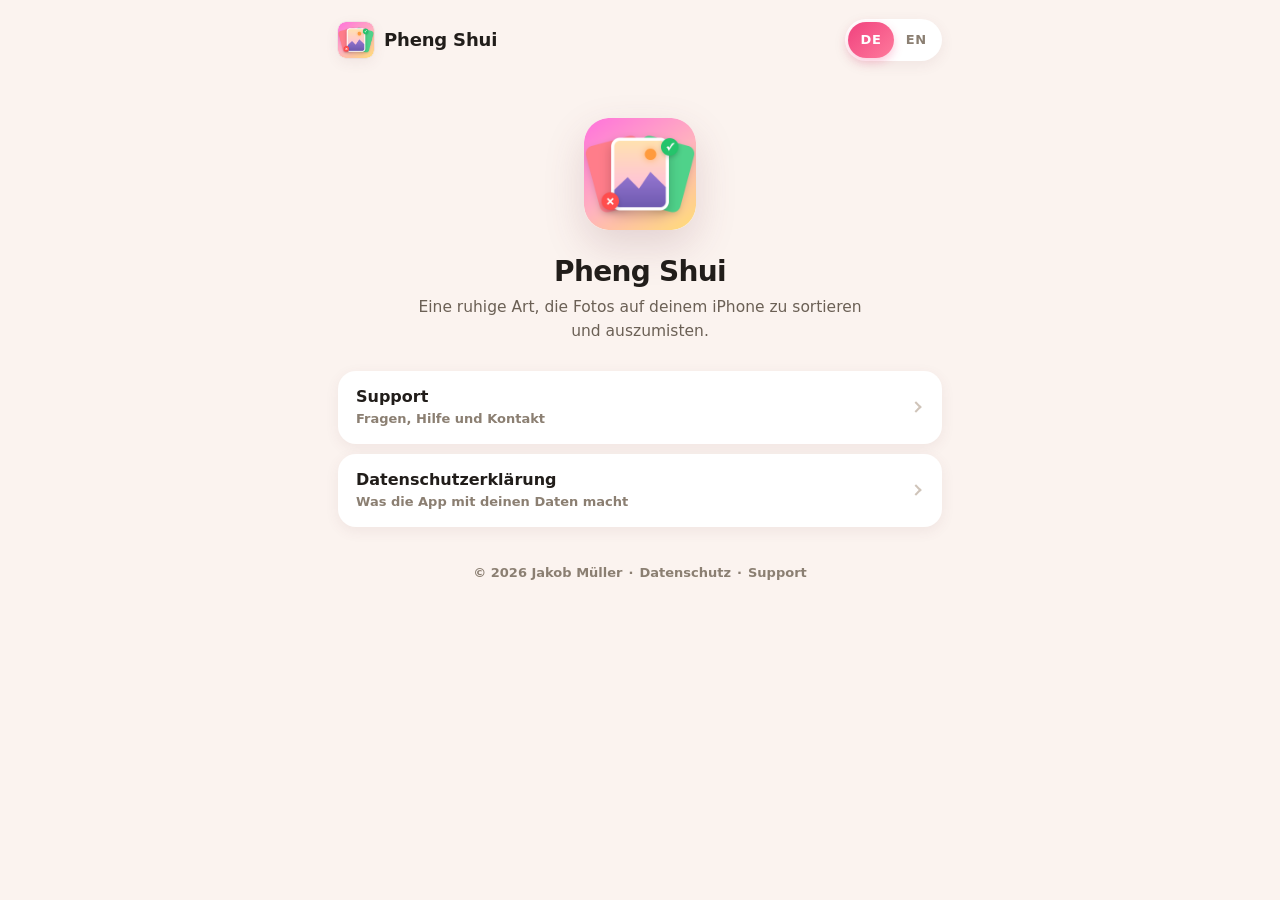
==== de/index.html @ 7fd64691 "Add German and English versions with language picker Pages now live under /en/ and /de/. A DE/EN seg" ====
<!doctype html>
<html lang="de">
<head>
<meta charset="utf-8">
<meta name="viewport" content="width=device-width, initial-scale=1, viewport-fit=cover">
<title>Pheng Shui</title>
<meta name="description" content="Pheng Shui ist eine ruhige Art, die Fotos auf deinem iPhone zu sortieren und auszumisten.">
<meta name="theme-color" content="#FBF3EF" media="(prefers-color-scheme: light)">
<meta name="theme-color" content="#16121C" media="(prefers-color-scheme: dark)">
<meta name="color-scheme" content="light dark">
<meta name="format-detection" content="telephone=no">
<link rel="icon" href="../assets/favicon.ico" sizes="any">
<link rel="icon" href="../assets/favicon-32.png" type="image/png" sizes="32x32">
<link rel="apple-touch-icon" href="../assets/apple-touch-icon.png">
<link rel="alternate" hreflang="en" href="https://jakob-muel.github.io/PhengShui-Website/en/">
<link rel="alternate" hreflang="de" href="https://jakob-muel.github.io/PhengShui-Website/de/">
<link rel="alternate" hreflang="x-default" href="https://jakob-muel.github.io/PhengShui-Website/en/">
<link rel="stylesheet" href="../assets/style.css">
</head>
<body>
<div class="wrap">
<header class="site-header">
  <a class="brand" href="./" aria-label="Pheng Shui Startseite">
    <img src="../assets/icon.png" width="36" height="36" alt="">
    <span>Pheng Shui</span>
  </a>
  <nav class="lang" aria-label="Language / Sprache"><a href="../de/" hreflang="de" lang="de" aria-label="Deutsch" aria-current="page">DE</a><a href="../en/" hreflang="en" lang="en" aria-label="English">EN</a></nav>
</header>

<main>
  <section class="hero">
    <img src="../assets/icon.png" width="112" height="112" alt="App-Icon von Pheng Shui">
    <h1>Pheng Shui</h1>
    <p>Eine ruhige Art, die Fotos auf deinem iPhone zu sortieren und auszumisten.</p>
  </section>

  <nav class="rows" aria-label="Seiten">
    <a class="row" href="support/">
      <span class="row-text"><span class="row-title">Support</span><span class="row-sub">Fragen, Hilfe und Kontakt</span></span>
      <span class="chevron" aria-hidden="true"></span>
    </a>
    <a class="row" href="privacy/">
      <span class="row-text"><span class="row-title">Datenschutzerklärung</span><span class="row-sub">Was die App mit deinen Daten macht</span></span>
      <span class="chevron" aria-hidden="true"></span>
    </a>
  </nav>
</main>
<footer class="site-footer">
  &copy; 2026 Jakob Müller<span class="dot" aria-hidden="true">·</span><a href="privacy/">Datenschutz</a><span class="dot" aria-hidden="true">·</span><a href="support/">Support</a>
</footer>
</div>
</body>
</html>
---- assets/style.css ----
/* Pheng Shui support site
   Values copied from the app's design system (tokens.css). */

:root {
  --pink: #F0427E;
  --pink-grad: linear-gradient(135deg, #F0427E 0%, #FF7A9C 100%);
  --shadow-pink: 0 14px 30px rgba(240, 66, 126, .34);

  --skin:
    radial-gradient(120% 70% at 80% -5%, #FCE3EC 0%, rgba(252, 227, 236, 0) 55%),
    radial-gradient(110% 60% at 0% 105%, #FBEAD8 0%, rgba(251, 234, 216, 0) 50%),
    #FBF3EF;
  --surface: #FBF3EF;
  --card: #FFFFFF;
  --card-shadow: 0 4px 14px rgba(120, 60, 80, .08);
  --ink: #211D1A;
  --body-muted: #6B6055;
  --label-muted: #8B7F72;
  --hairline: #CFC4B9;
  --divider: rgba(33, 29, 26, .08);

  --font: -apple-system, BlinkMacSystemFont, 'SF Pro Text', 'SF Pro Display', system-ui, sans-serif;
  --r-card: 18px;
  --r-button: 17px;

  color-scheme: light dark;
}

@media (prefers-color-scheme: dark) {
  :root {
    --skin:
      radial-gradient(120% 70% at 82% -5%, #3A2233 0%, rgba(58, 34, 51, 0) 55%),
      radial-gradient(110% 60% at 0% 105%, #2A2030 0%, rgba(42, 32, 48, 0) 50%),
      #16121C;
    --surface: #16121C;
    --card: rgba(255, 255, 255, .11);
    --card-shadow: none;
    --ink: #FFFFFF;
    --body-muted: rgba(255, 255, 255, .5);
    --label-muted: rgba(255, 255, 255, .5);
    --hairline: rgba(255, 255, 255, .3);
    --divider: rgba(255, 255, 255, .1);
  }
}

*, *::before, *::after { box-sizing: border-box; }

html {
  -webkit-text-size-adjust: 100%;
  text-size-adjust: 100%;
  background: var(--surface);
}

body {
  margin: 0;
  min-height: 100vh;
  font-family: var(--font);
  font-size: 15.5px;
  font-weight: 500;
  line-height: 1.55;
  color: var(--ink);
  background: var(--surface);
  -webkit-font-smoothing: antialiased;
  overflow-wrap: break-word;
}

/* The app's skin: fixed, full viewport, never scrolls with content.
   A fixed pseudo-element is used because background-attachment: fixed
   is unreliable on iOS Safari. */
body::before {
  content: "";
  position: fixed;
  inset: 0;
  z-index: -1;
  background: var(--skin);
  pointer-events: none;
}

.wrap {
  max-width: 640px;
  margin: 0 auto;
  padding: 0 max(18px, env(safe-area-inset-right)) 0 max(18px, env(safe-area-inset-left));
}

a { color: var(--pink); text-decoration: none; font-weight: 600; }
a:hover { text-decoration: underline; }
a:focus-visible, summary:focus-visible, .button:focus-visible {
  outline: 2px solid var(--pink);
  outline-offset: 3px;
  border-radius: 6px;
}

/* ---------- Header ---------- */

.site-header {
  display: flex;
  align-items: center;
  justify-content: space-between;
  gap: 12px;
  padding-top: max(18px, env(safe-area-inset-top));
}
.brand {
  display: inline-flex;
  align-items: center;
  gap: 10px;
  min-height: 44px;
  color: var(--ink);
  font-size: 18px;
  font-weight: 700;
  letter-spacing: -.01em;
}
.brand:hover { text-decoration: none; }
.brand img {
  width: 36px;
  height: 36px;
  border-radius: 22%;
  box-shadow: var(--card-shadow), 0 0 0 .5px rgba(120, 60, 80, .12);
}

/* Language picker: segmented control, top right */
.lang {
  display: inline-flex;
  flex: none;
  padding: 3px;
  border-radius: 999px;
  background: var(--card);
  box-shadow: var(--card-shadow);
}
.lang a {
  display: flex;
  align-items: center;
  justify-content: center;
  min-width: 44px;
  height: 36px;
  padding: 0 12px;
  border-radius: 999px;
  color: var(--label-muted);
  font-size: 13px;
  font-weight: 700;
  letter-spacing: .06em;
}
.lang a:hover { text-decoration: none; color: var(--ink); }
.lang a[aria-current="page"] {
  background: var(--pink-grad);
  color: #FFFFFF;
  box-shadow: 0 4px 10px rgba(240, 66, 126, .28);
}
.lang a:focus-visible { outline: 2px solid var(--pink); outline-offset: 2px; border-radius: 999px; }

/* ---------- Page heading ---------- */

main { padding: 28px 0 8px; }

.eyebrow {
  margin: 0 0 6px;
  font-size: 12px;
  font-weight: 700;
  letter-spacing: .1em;
  text-transform: uppercase;
  color: var(--label-muted);
}

h1 {
  margin: 0 0 8px;
  font-size: 28px;
  font-weight: 800;
  letter-spacing: -.025em;
  line-height: 1.2;
}

.lede { margin: 0 0 24px; color: var(--body-muted); font-weight: 500; }

h2 {
  margin: 0 0 8px;
  font-size: 18px;
  font-weight: 700;
  letter-spacing: -.01em;
  line-height: 1.3;
}

.section-label { margin: 28px 4px 10px; }

p { margin: 0 0 12px; }
p:last-child, ul:last-child { margin-bottom: 0; }
.muted { color: var(--body-muted); }
strong { font-weight: 700; }

ul { margin: 0 0 12px; padding-left: 20px; }
li { margin-bottom: 6px; }
li::marker { color: var(--hairline); }

/* ---------- Cards ---------- */

.card {
  background: var(--card);
  border-radius: var(--r-card);
  box-shadow: var(--card-shadow);
  padding: 18px 20px;
  margin-bottom: 12px;
}
.card p, .card li { color: var(--body-muted); }
.card strong { color: var(--ink); }

/* ---------- Primary button (one per page) ---------- */

.button {
  display: flex;
  align-items: center;
  justify-content: center;
  width: 100%;
  height: 52px;
  padding: 0 20px;
  border-radius: var(--r-button);
  background: var(--pink-grad);
  box-shadow: var(--shadow-pink);
  color: #FFFFFF;
  font-size: 16px;
  font-weight: 700;
  letter-spacing: -.005em;
}
.button:hover { text-decoration: none; filter: brightness(1.04); }
.button:active { transform: scale(.985); }

.contact-line {
  margin: 14px 0 0;
  text-align: center;
  color: var(--body-muted);
  font-size: 14px;
}

/* ---------- List rows (landing) ---------- */

.rows { display: grid; gap: 10px; }
.row {
  display: flex;
  align-items: center;
  gap: 12px;
  min-height: 64px;
  padding: 14px 18px;
  background: var(--card);
  border-radius: var(--r-card);
  box-shadow: var(--card-shadow);
  color: var(--ink);
}
.row:hover { text-decoration: none; }
.row-text { flex: 1; min-width: 0; }
.row-title { display: block; font-size: 16px; font-weight: 700; }
.row-sub { display: block; font-size: 13px; font-weight: 600; color: var(--label-muted); }

.chevron {
  flex: none;
  width: 8px;
  height: 8px;
  border-right: 2px solid var(--hairline);
  border-bottom: 2px solid var(--hairline);
  transform: rotate(-45deg);
  margin-right: 4px;
}

/* ---------- FAQ (details / summary as settings rows) ---------- */

.faq {
  background: var(--card);
  border-radius: var(--r-card);
  box-shadow: var(--card-shadow);
  overflow: hidden;
}
.faq details + details { border-top: 1px solid var(--divider); }
.faq summary {
  display: flex;
  align-items: center;
  gap: 12px;
  min-height: 56px;
  padding: 14px 18px;
  font-size: 16px;
  font-weight: 700;
  line-height: 1.35;
  cursor: pointer;
  list-style: none;
}
.faq summary::-webkit-details-marker { display: none; }
.faq summary .q { flex: 1; min-width: 0; }
.faq summary .chevron { transform: rotate(45deg); transition: transform .2s ease; margin-top: -4px; }
.faq details[open] summary .chevron { transform: rotate(-135deg); margin-top: 4px; }
.faq .answer { padding: 0 18px 16px; color: var(--body-muted); }
.faq .answer p, .faq .answer li { color: var(--body-muted); }

.path { color: var(--ink); font-weight: 700; white-space: normal; }

/* ---------- Landing ---------- */

.hero { text-align: center; padding: 28px 0 28px; }
.hero img {
  width: 112px;
  height: 112px;
  border-radius: 22%;
  box-shadow: 0 16px 40px rgba(120, 60, 80, .18);
  margin-bottom: 18px;
}
.hero h1 { margin-bottom: 6px; }
.hero p { margin: 0 auto; max-width: 30em; color: var(--body-muted); }

/* ---------- Footer ---------- */

.site-footer {
  padding: 28px 0 max(28px, env(safe-area-inset-bottom));
  font-size: 13px;
  font-weight: 600;
  color: var(--label-muted);
  text-align: center;
}
.site-footer a { color: var(--label-muted); font-weight: 600; }
.site-footer .dot { margin: 0 6px; }

@media (prefers-reduced-motion: reduce) {
  * { transition: none !important; }
}
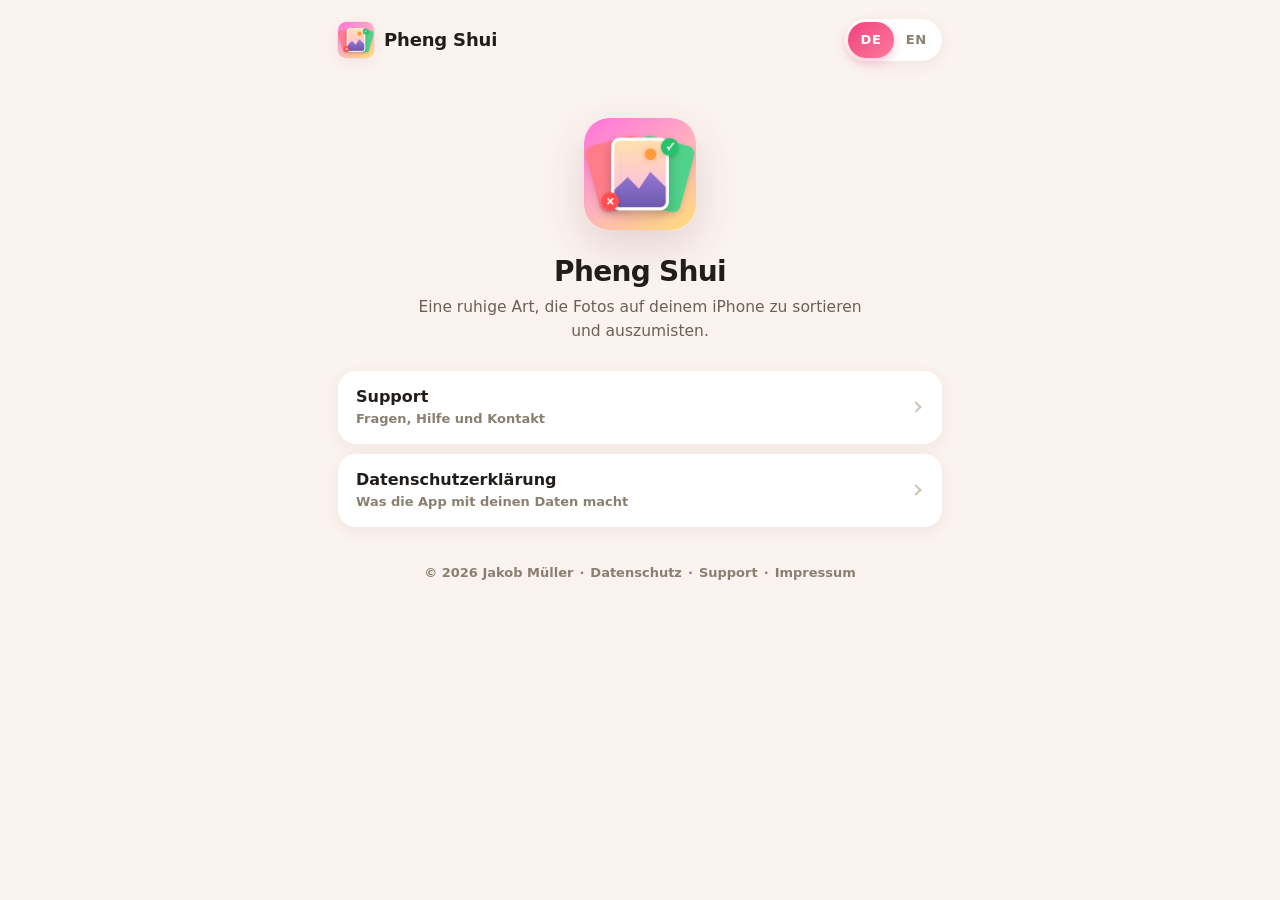
==== commit 7a77ad1d: "Add Impressum / Legal Notice and website hosting to privacy policy German law (§ 5 DDG) requires a l" ====
--- a/de/index.html
+++ b/de/index.html
@@ -46,7 +46,7 @@
   </nav>
 </main>
 <footer class="site-footer">
-  &copy; 2026 Jakob Müller<span class="dot" aria-hidden="true">·</span><a href="privacy/">Datenschutz</a><span class="dot" aria-hidden="true">·</span><a href="support/">Support</a>
+  &copy; 2026 Jakob Müller<span class="dot" aria-hidden="true">·</span><a href="privacy/">Datenschutz</a><span class="dot" aria-hidden="true">·</span><a href="support/">Support</a><span class="dot" aria-hidden="true">·</span><a href="impressum/">Impressum</a>
 </footer>
 </div>
 </body>
